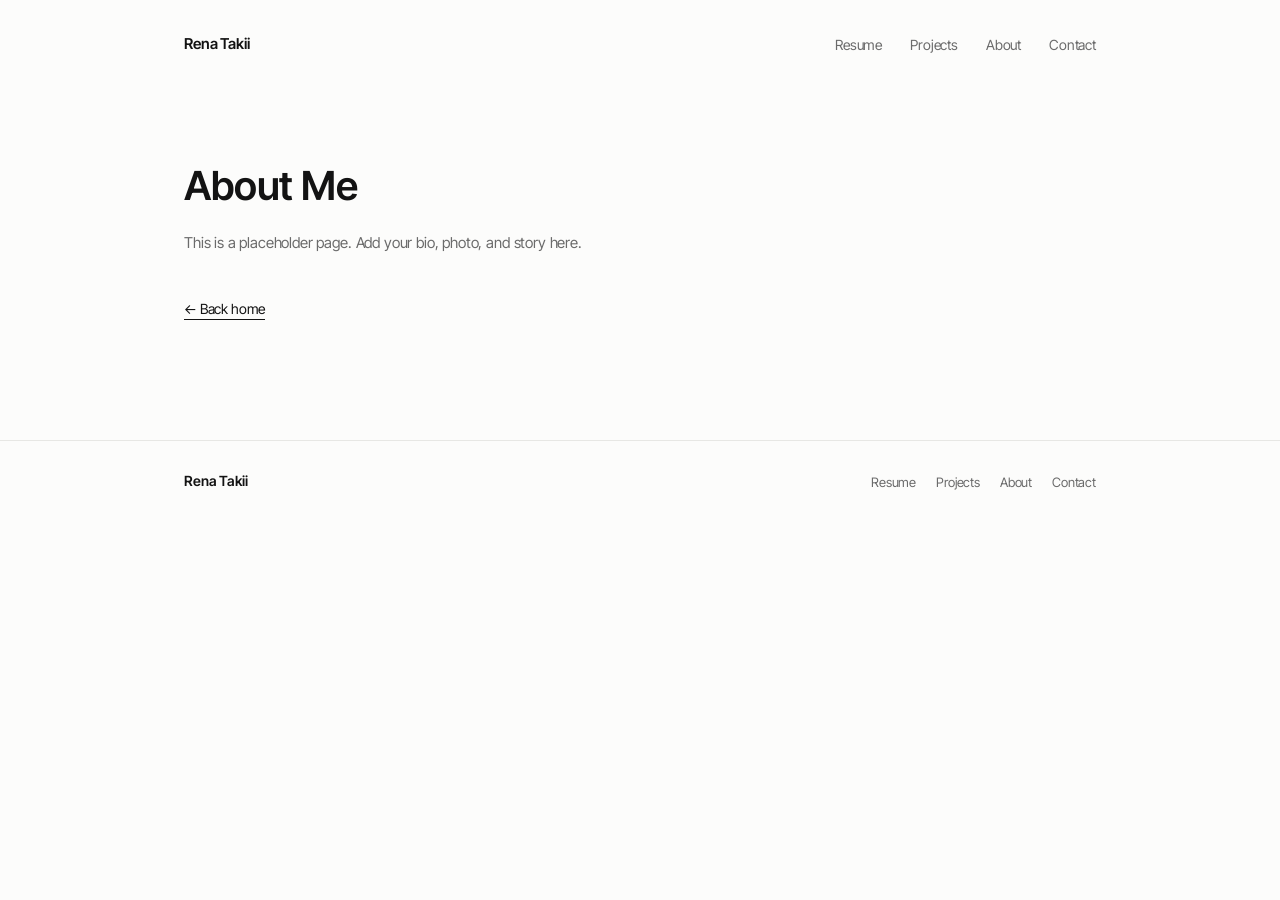
==== about.html @ cb359bfa "Initial personal website: minimal static site with animated hero, scroll-reveal cards and logos, and" ====
<!DOCTYPE html>
<html lang="en">
<head>
  <meta charset="UTF-8" />
  <meta name="viewport" content="width=device-width, initial-scale=1.0" />
  <title>About — Rena Takii</title>
  <link rel="stylesheet" href="css/style.css" />
</head>
<body>

  <header class="site-header">
    <a class="logo-name" href="index.html" data-site-name>My Name</a>
    <nav>
      <ul class="nav-links" data-nav></ul>
    </nav>
  </header>

  <main class="wrap">
    <section class="page-body">
      <h1>About Me</h1>
      <p>
        This is a placeholder page. Add your bio, photo, and story here.
      </p>
      <a class="back-link" href="index.html">&larr; Back home</a>
    </section>
  </main>

  <footer class="site-footer">
    <div class="wrap">
      <span class="logo-name" data-site-name>My Name</span>
      <ul class="nav-links" data-footer-nav></ul>
    </div>
  </footer>

  <script src="js/content.js"></script>
  <script src="js/main.js"></script>
</body>
</html>
---- css/style.css ----
@import url("https://fonts.googleapis.com/css2?family=Inter+Tight:wght@400;500;600;700&display=swap");

:root {
  --bg: #fcfcfb;
  --ink: #131313;
  --gray: #6b6b6b;
  --gray-light: #b0b0b0;
  --line: #e7e7e4;
  --highlight: #fff1a8;
  --max-width: 960px;
  --ease: cubic-bezier(0.22, 1, 0.36, 1);
}

* {
  box-sizing: border-box;
}

html {
  scroll-behavior: smooth;
}

body {
  margin: 0;
  background: var(--bg);
  color: var(--ink);
  font-family: "Inter Tight", "Helvetica Neue", Arial, sans-serif;
  font-stretch: condensed;
  letter-spacing: -0.01em;
  line-height: 1.5;
  -webkit-font-smoothing: antialiased;
}

a {
  color: inherit;
  text-decoration: none;
}

.wrap {
  max-width: var(--max-width);
  margin: 0 auto;
  padding: 0 24px;
}

/* ---------- Header ---------- */

.site-header {
  display: flex;
  align-items: center;
  justify-content: space-between;
  max-width: var(--max-width);
  margin: 0 auto;
  padding: 32px 24px 0;
}

.site-header .logo-name {
  font-weight: 600;
  font-size: 15px;
}

.nav-links {
  display: flex;
  gap: 28px;
  list-style: none;
  margin: 0;
  padding: 0;
}

.nav-links a {
  font-size: 14px;
  color: var(--gray);
  transition: color 0.2s var(--ease);
}

.nav-links a:hover {
  color: var(--ink);
}

/* ---------- Hero ---------- */

.hero {
  padding: 120px 0 90px;
}

.hero h1 {
  font-size: clamp(32px, 5.5vw, 52px);
  font-weight: 600;
  margin: 0 0 6px;
  letter-spacing: -0.02em;
}

.wave {
  display: inline-block;
  animation: wave 2.4s ease-in-out infinite;
  transform-origin: 70% 70%;
}

@keyframes wave {
  0%, 60%, 100% { transform: rotate(0deg); }
  10% { transform: rotate(14deg); }
  20% { transform: rotate(-8deg); }
  30% { transform: rotate(14deg); }
  40% { transform: rotate(-4deg); }
}

.hero .rotator-line {
  font-size: clamp(32px, 5.5vw, 52px);
  font-weight: 600;
  letter-spacing: -0.02em;
}

.rotator {
  display: inline-block;
  color: var(--ink);
  border-bottom: 2px solid var(--ink);
  padding-bottom: 2px;
  transition: opacity 0.35s var(--ease), transform 0.35s var(--ease);
}

.rotator.swap {
  opacity: 0;
  transform: translateY(6px);
}

/* ---------- Reveal on scroll ---------- */

.reveal {
  opacity: 0;
  transform: translateY(28px);
  transition: opacity 0.8s var(--ease), transform 0.8s var(--ease);
  transition-delay: var(--delay, 0s);
}

.reveal.is-visible {
  opacity: 1;
  transform: none;
}

/* ---------- Cards ---------- */

.cards {
  display: grid;
  grid-template-columns: repeat(3, 1fr);
  gap: 16px;
  padding: 20px 0 100px;
}

.card {
  display: flex;
  align-items: center;
  justify-content: center;
  text-align: center;
  border: 1px solid var(--line);
  border-radius: 14px;
  padding: 48px 20px;
  font-size: 17px;
  font-weight: 500;
  background: #fff;
  transition: border-color 0.25s var(--ease), transform 0.25s var(--ease), box-shadow 0.25s var(--ease);
}

.card:hover {
  border-color: var(--ink);
  transform: translateY(-3px);
  box-shadow: 0 12px 24px -18px rgba(0, 0, 0, 0.35);
}

/* ---------- Worked at ---------- */

.section-label {
  font-size: 15px;
  color: var(--gray);
  margin-bottom: 28px;
}

.worked-at {
  padding: 40px 0 90px;
}

.logo-grid {
  display: flex;
  flex-wrap: wrap;
  gap: 14px;
}

.logo-tile {
  flex: 1 1 160px;
  max-width: 200px;
  display: flex;
  align-items: center;
  justify-content: center;
  border: 1px solid var(--line);
  border-radius: 12px;
  padding: 22px;
  background: #fff;
}

.logo-tile img {
  max-width: 100%;
  max-height: 34px;
  width: auto;
  height: auto;
  object-fit: contain;
}

/* ---------- Recommendation ---------- */

.recommendation {
  display: flex;
  justify-content: center;
  padding: 0 0 90px;
}

.rec-card {
  width: 100%;
  max-width: 420px;
  border: 1px solid var(--line);
  border-radius: 16px;
  padding: 28px;
  background: #fff;
}

.rec-head {
  display: flex;
  align-items: center;
  gap: 14px;
  margin-bottom: 18px;
}

.rec-head img {
  width: 48px;
  height: 48px;
  border-radius: 50%;
  object-fit: cover;
}

.rec-name {
  font-weight: 600;
  font-size: 15px;
}

.rec-title {
  font-size: 13px;
  color: var(--gray);
}

.rec-quote {
  font-size: 15px;
  line-height: 1.6;
  margin: 0;
}

.rec-quote mark {
  background: var(--highlight);
  color: inherit;
  padding: 0.05em 0.15em;
  border-radius: 3px;
}

.quote-mark {
  font-size: 13px;
  color: var(--gray-light);
  display: block;
  margin-bottom: 8px;
}

/* ---------- Spoken with ---------- */

.spoken-with {
  padding: 0 0 120px;
}

.spoken-with ul {
  list-style: none;
  margin: 0;
  padding: 0;
}

.spoken-with li {
  font-size: 15px;
  padding: 14px 0;
  border-bottom: 1px solid var(--line);
}

/* ---------- Footer ---------- */

.site-footer {
  border-top: 1px solid var(--line);
  padding: 28px 0 40px;
}

.site-footer .wrap {
  display: flex;
  align-items: center;
  justify-content: space-between;
  flex-wrap: wrap;
  gap: 12px;
}

.site-footer .logo-name {
  font-weight: 600;
  font-size: 14px;
}

.site-footer .nav-links {
  gap: 20px;
}

.site-footer .nav-links a {
  font-size: 13px;
}

/* ---------- Simple content pages ---------- */

.page-body {
  padding: 100px 0 120px;
  min-height: 40vh;
}

.page-body h1 {
  font-size: clamp(28px, 4.5vw, 40px);
  font-weight: 600;
  margin: 0 0 16px;
}

.page-body p {
  color: var(--gray);
  font-size: 15px;
  max-width: 560px;
}

.back-link {
  display: inline-block;
  margin-top: 28px;
  font-size: 14px;
  border-bottom: 1px solid var(--ink);
}

/* ---------- Responsive ---------- */

@media (max-width: 720px) {
  .cards {
    grid-template-columns: 1fr;
  }

  .site-header {
    padding-top: 24px;
  }

  .nav-links {
    gap: 16px;
  }

  .hero {
    padding: 80px 0 60px;
  }
}
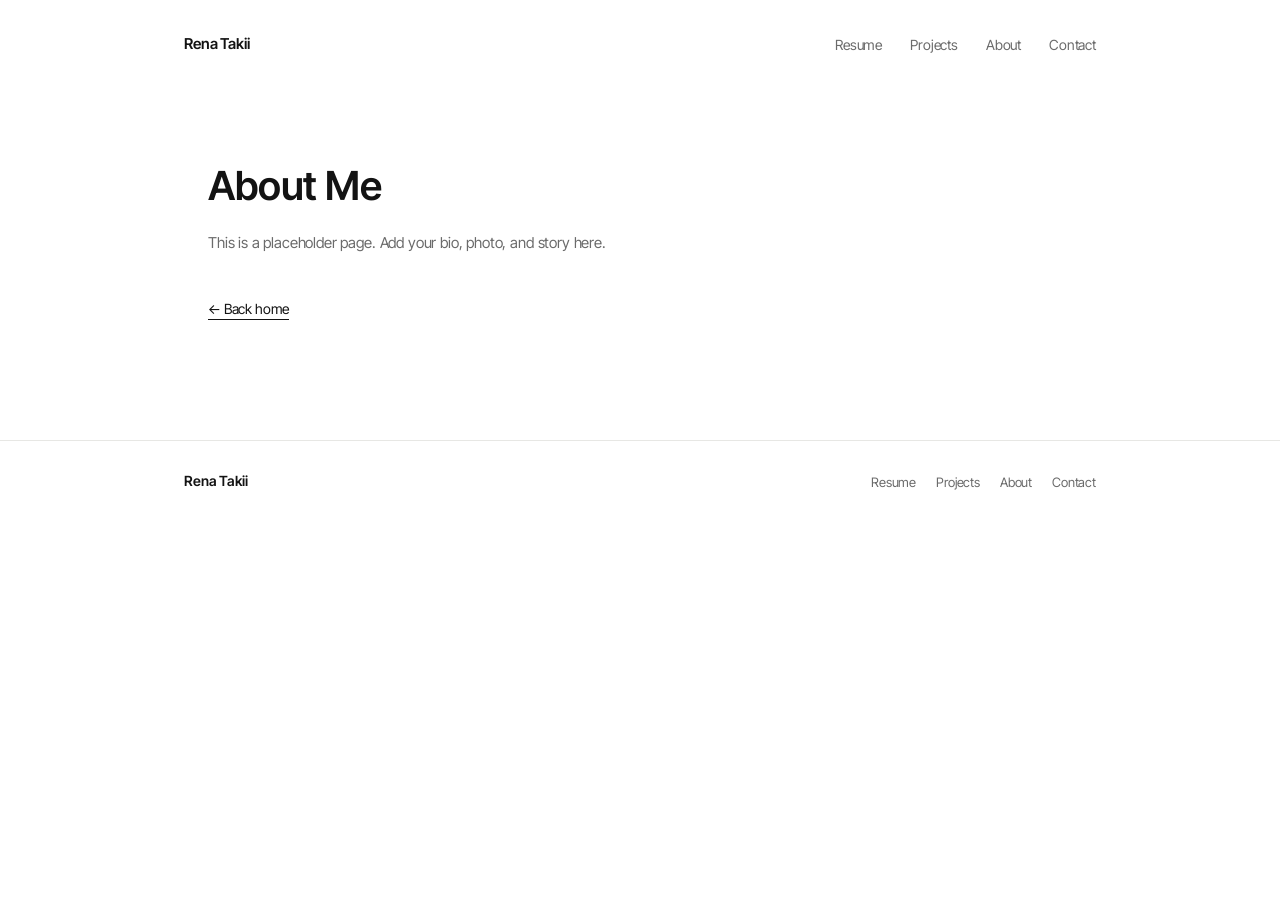
==== commit 87d975d5: "Refine layout: wider content margins, right-aligned wave, static-width rotator underline, white back" ====
--- a/about.html
+++ b/about.html
@@ -15,7 +15,7 @@
     </nav>
   </header>
 
-  <main class="wrap">
+  <main class="content-wrap">
     <section class="page-body">
       <h1>About Me</h1>
       <p>
--- a/css/style.css
+++ b/css/style.css
@@ -1,7 +1,7 @@
 @import url("https://fonts.googleapis.com/css2?family=Inter+Tight:wght@400;500;600;700&display=swap");
 
 :root {
-  --bg: #fcfcfb;
+  --bg: #ffffff;
   --ink: #131313;
   --gray: #6b6b6b;
   --gray-light: #b0b0b0;
@@ -41,6 +41,12 @@
   padding: 0 24px;
 }
 
+.content-wrap {
+  max-width: var(--max-width);
+  margin: 0 auto;
+  padding: 0 48px;
+}
+
 /* ---------- Header ---------- */
 
 .site-header {
@@ -90,6 +96,7 @@
 
 .wave {
   display: inline-block;
+  margin-left: 10px;
   animation: wave 2.4s ease-in-out infinite;
   transform-origin: 70% 70%;
 }
@@ -108,17 +115,21 @@
   letter-spacing: -0.02em;
 }
 
+.rotator-wrap {
+  display: inline-block;
+  border-bottom: 2px solid var(--ink);
+  padding-bottom: 2px;
+  vertical-align: baseline;
+}
+
 .rotator {
   display: inline-block;
   color: var(--ink);
-  border-bottom: 2px solid var(--ink);
-  padding-bottom: 2px;
-  transition: opacity 0.35s var(--ease), transform 0.35s var(--ease);
+  transition: opacity 0.35s var(--ease);
 }
 
 .rotator.swap {
   opacity: 0;
-  transform: translateY(6px);
 }
 
 /* ---------- Reveal on scroll ---------- */
@@ -164,7 +175,7 @@
   box-shadow: 0 12px 24px -18px rgba(0, 0, 0, 0.35);
 }
 
-/* ---------- Worked at ---------- */
+/* ---------- Worked at + Recommendation ---------- */
 
 .section-label {
   font-size: 15px;
@@ -172,43 +183,41 @@
   margin-bottom: 28px;
 }
 
-.worked-at {
-  padding: 40px 0 90px;
+.worked-at-rec {
+  display: grid;
+  grid-template-columns: 1.2fr 1fr;
+  gap: 48px;
+  align-items: start;
+  padding: 40px 0 100px;
 }
 
 .logo-grid {
-  display: flex;
-  flex-wrap: wrap;
-  gap: 14px;
-}
-
-.logo-tile {
-  flex: 1 1 160px;
-  max-width: 200px;
-  display: flex;
-  align-items: center;
-  justify-content: center;
-  border: 1px solid var(--line);
-  border-radius: 12px;
-  padding: 22px;
-  background: #fff;
-}
-
-.logo-tile img {
+  display: grid;
+  grid-template-columns: repeat(3, minmax(0, 1fr));
+  column-gap: 28px;
+  row-gap: 30px;
+}
+
+.logo-item {
+  display: flex;
+  align-items: center;
+  justify-content: flex-start;
+}
+
+.logo-item img {
   max-width: 100%;
-  max-height: 34px;
+  max-height: 30px;
   width: auto;
   height: auto;
   object-fit: contain;
 }
 
+.logo-more {
+  color: var(--gray-light);
+  font-size: 14px;
+}
+
 /* ---------- Recommendation ---------- */
-
-.recommendation {
-  display: flex;
-  justify-content: center;
-  padding: 0 0 90px;
-}
 
 .rec-card {
   width: 100%;
@@ -269,16 +278,27 @@
   padding: 0 0 120px;
 }
 
-.spoken-with ul {
+.spoken-with-grid {
+  display: grid;
+  grid-template-columns: 1fr 1fr;
+  column-gap: 48px;
+}
+
+.spoken-with-grid ul {
   list-style: none;
   margin: 0;
   padding: 0;
 }
 
-.spoken-with li {
+.spoken-with-grid li {
   font-size: 15px;
   padding: 14px 0;
-  border-bottom: 1px solid var(--line);
+}
+
+.spoken-with .and-more {
+  margin: 8px 0 0;
+  font-size: 14px;
+  color: var(--gray-light);
 }
 
 /* ---------- Footer ---------- */
@@ -337,6 +357,13 @@
 
 /* ---------- Responsive ---------- */
 
+@media (max-width: 860px) {
+  .worked-at-rec {
+    grid-template-columns: 1fr;
+    gap: 48px;
+  }
+}
+
 @media (max-width: 720px) {
   .cards {
     grid-template-columns: 1fr;
@@ -353,4 +380,12 @@
   .hero {
     padding: 80px 0 60px;
   }
-}
+
+  .content-wrap {
+    padding: 0 32px;
+  }
+
+  .logo-grid {
+    grid-template-columns: repeat(2, minmax(0, 1fr));
+  }
+}
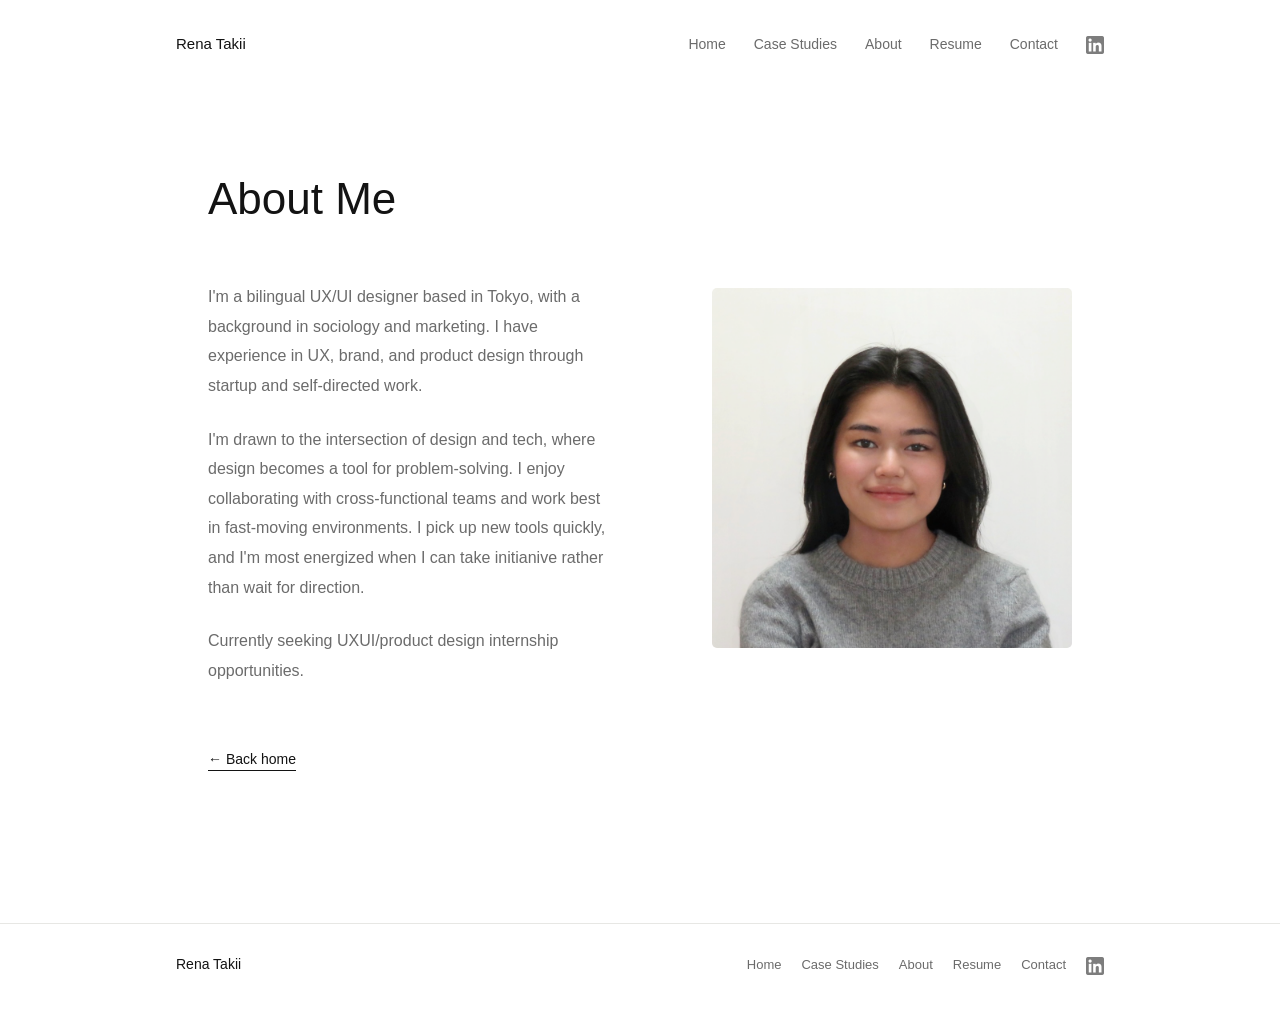
==== commit 095a481e: "Add files via upload" ====
--- a/about.html
+++ b/about.html
@@ -1,38 +1,52 @@
-<!DOCTYPE html>
+<!doctype html>
 <html lang="en">
-<head>
-  <meta charset="UTF-8" />
-  <meta name="viewport" content="width=device-width, initial-scale=1.0" />
-  <title>About — Rena Takii</title>
-  <link rel="stylesheet" href="css/style.css" />
-</head>
-<body>
+  <head>
+    <meta charset="UTF-8" />
+    <meta name="viewport" content="width=device-width, initial-scale=1.0" />
+    <title>About — Rena Takii</title>
+    <link rel="stylesheet" href="css/style.css" />
+  </head>
+  <body>
+    <header class="site-header">
+      <a class="logo-name" href="index.html" data-site-name>My Name</a>
+      <nav>
+        <ul class="nav-links" data-nav></ul>
+      </nav>
+    </header>
 
-  <header class="site-header">
-    <a class="logo-name" href="index.html" data-site-name>My Name</a>
-    <nav>
-      <ul class="nav-links" data-nav></ul>
-    </nav>
-  </header>
+    <main class="content-wrap">
+      <section class="about-panel">
+        <div class="about-copy">
+          <h1>About Me</h1>
+          <p>
+            I'm a bilingual UX/UI designer based in Tokyo, with a background in
+            sociology and marketing. I have experience in UX, brand, and product
+            design through startup and self-directed work.
+          </p>
+          <p>
+            I'm drawn to the intersection of design and tech, where design
+            becomes a tool for problem-solving. I enjoy collaborating with
+            cross-functional teams and work best in fast-moving environments. I
+            pick up new tools quickly, and I'm most energized when I can take
+            initianive rather than wait for direction.
+          </p>
+          <p>Currently seeking UXUI/product design internship opportunities.</p>
+          <a class="back-link" href="index.html">&larr; Back home</a>
+        </div>
+        <div class="about-image">
+          <img src="about-me.png" alt="About me" />
+        </div>
+      </section>
+    </main>
 
-  <main class="content-wrap">
-    <section class="page-body">
-      <h1>About Me</h1>
-      <p>
-        This is a placeholder page. Add your bio, photo, and story here.
-      </p>
-      <a class="back-link" href="index.html">&larr; Back home</a>
-    </section>
-  </main>
+    <footer class="site-footer">
+      <div class="wrap">
+        <span class="logo-name" data-site-name>My Name</span>
+        <ul class="nav-links" data-footer-nav></ul>
+      </div>
+    </footer>
 
-  <footer class="site-footer">
-    <div class="wrap">
-      <span class="logo-name" data-site-name>My Name</span>
-      <ul class="nav-links" data-footer-nav></ul>
-    </div>
-  </footer>
-
-  <script src="js/content.js"></script>
-  <script src="js/main.js"></script>
-</body>
+    <script src="js/content.js"></script>
+    <script src="js/main.js"></script>
+  </body>
 </html>
--- a/css/style.css
+++ b/css/style.css
@@ -7,12 +7,34 @@
   --gray-light: #b0b0b0;
   --line: #e7e7e4;
   --highlight: #fff1a8;
+  --site-gap: 32px;
+  --page-top: 120px;
   --max-width: 960px;
   --ease: cubic-bezier(0.22, 1, 0.36, 1);
 }
 
 * {
   box-sizing: border-box;
+}
+
+/* ---------- Cursor star trail ---------- */
+
+.cursor-star {
+  position: fixed;
+  top: 0;
+  left: 0;
+  width: 15px;
+  height: 15px;
+  pointer-events: none;
+  user-select: none;
+  z-index: 9999;
+  opacity: 0;
+  transition: opacity 0.2s var(--ease);
+  will-change: transform;
+}
+
+.cursor-star.is-visible {
+  opacity: 1;
 }
 
 html {
@@ -23,9 +45,9 @@
   margin: 0;
   background: var(--bg);
   color: var(--ink);
-  font-family: "Inter Tight", "Helvetica Neue", Arial, sans-serif;
-  font-stretch: condensed;
-  letter-spacing: -0.01em;
+  font-family: "Helvetica Neue", "Helvetica", Arial, sans-serif;
+  font-stretch: normal;
+  letter-spacing: 0;
   line-height: 1.5;
   -webkit-font-smoothing: antialiased;
 }
@@ -38,7 +60,7 @@
 .wrap {
   max-width: var(--max-width);
   margin: 0 auto;
-  padding: 0 24px;
+  padding: 0 8px;
 }
 
 .content-wrap {
@@ -55,11 +77,12 @@
   justify-content: space-between;
   max-width: var(--max-width);
   margin: 0 auto;
-  padding: 32px 24px 0;
+  padding: 32px 8px 0;
+  padding-inline: 16px;
 }
 
 .site-header .logo-name {
-  font-weight: 600;
+  font-weight: 400;
   font-size: 15px;
 }
 
@@ -77,6 +100,13 @@
   transition: color 0.2s var(--ease);
 }
 
+.nav-icon {
+  width: 18px;
+  height: 18px;
+  display: inline-block;
+  vertical-align: middle;
+}
+
 .nav-links a:hover {
   color: var(--ink);
 }
@@ -89,7 +119,7 @@
 
 .hero h1 {
   font-size: clamp(32px, 5.5vw, 52px);
-  font-weight: 600;
+  font-weight: 400;
   margin: 0 0 6px;
   letter-spacing: -0.02em;
 }
@@ -102,16 +132,28 @@
 }
 
 @keyframes wave {
-  0%, 60%, 100% { transform: rotate(0deg); }
-  10% { transform: rotate(14deg); }
-  20% { transform: rotate(-8deg); }
-  30% { transform: rotate(14deg); }
-  40% { transform: rotate(-4deg); }
+  0%,
+  60%,
+  100% {
+    transform: rotate(0deg);
+  }
+  10% {
+    transform: rotate(14deg);
+  }
+  20% {
+    transform: rotate(-8deg);
+  }
+  30% {
+    transform: rotate(14deg);
+  }
+  40% {
+    transform: rotate(-4deg);
+  }
 }
 
 .hero .rotator-line {
   font-size: clamp(32px, 5.5vw, 52px);
-  font-weight: 600;
+  font-weight: 400;
   letter-spacing: -0.02em;
 }
 
@@ -136,8 +178,10 @@
 
 .reveal {
   opacity: 0;
-  transform: translateY(28px);
-  transition: opacity 0.8s var(--ease), transform 0.8s var(--ease);
+  transform: translateY(32px);
+  transition:
+    opacity 1s var(--ease),
+    transform 1s var(--ease);
   transition-delay: var(--delay, 0s);
 }
 
@@ -150,87 +194,162 @@
 
 .cards {
   display: grid;
-  grid-template-columns: repeat(3, 1fr);
-  gap: 16px;
-  padding: 20px 0 100px;
-}
-
+  grid-template-columns: repeat(2, 1fr);
+  gap: var(--site-gap);
+  padding: 32px 0 120px;
+}
 .card {
   display: flex;
   align-items: center;
   justify-content: center;
   text-align: center;
   border: 1px solid var(--line);
-  border-radius: 14px;
-  padding: 48px 20px;
-  font-size: 17px;
-  font-weight: 500;
+  border-radius: 16px;
+  padding: 72px 32px;
+  min-height: 240px;
+  font-size: 30px;
+  font-weight: 400;
   background: #fff;
-  transition: border-color 0.25s var(--ease), transform 0.25s var(--ease), box-shadow 0.25s var(--ease);
-}
-
+  transition:
+    border-color 0.25s var(--ease),
+    transform 0.25s var(--ease),
+    box-shadow 0.25s var(--ease);
+}
 .card:hover {
   border-color: var(--ink);
-  transform: translateY(-3px);
-  box-shadow: 0 12px 24px -18px rgba(0, 0, 0, 0.35);
+  transform: translateY(-4px);
+  box-shadow: 0 18px 30px -20px rgba(0, 0, 0, 0.35);
 }
 
 /* ---------- Worked at + Recommendation ---------- */
 
 .section-label {
-  font-size: 15px;
-  color: var(--gray);
-  margin-bottom: 28px;
-}
-
-.worked-at-rec {
-  display: grid;
-  grid-template-columns: 1.2fr 1fr;
-  gap: 48px;
-  align-items: start;
-  padding: 40px 0 100px;
+  font-size: 38px;
+  font-weight: 400;
+  color: var(--ink);
+  margin-bottom: 20px;
+  letter-spacing: -0.02em;
+}
+
+.worked-at-rec,
+.what-people-say {
+  padding: 40px 0 120px;
+}
+
+.wa-label {
+  margin-bottom: 96px;
 }
 
 .logo-grid {
-  display: grid;
-  grid-template-columns: repeat(3, minmax(0, 1fr));
-  column-gap: 28px;
-  row-gap: 30px;
+  width: 100%;
+}
+
+.logo-mask {
+  position: relative;
+  overflow: hidden;
+  width: 100%;
+  display: flex;
+  align-items: center;
+}
+
+.logo-mask::before,
+.logo-mask::after {
+  content: "";
+  position: absolute;
+  top: 0;
+  bottom: 0;
+  width: 96px;
+  pointer-events: none;
+  z-index: 1;
+}
+
+.logo-mask::before {
+  left: 0;
+  background: linear-gradient(to right, var(--bg), rgba(255, 255, 255, 0));
+}
+
+.logo-mask::after {
+  right: 0;
+  background: linear-gradient(to left, var(--bg), rgba(255, 255, 255, 0));
+}
+
+.logo-track {
+  display: flex;
+  gap: 72px;
+  align-items: center;
+  width: max-content;
+  animation: logo-scroll 22s linear infinite;
+  will-change: transform;
 }
 
 .logo-item {
   display: flex;
   align-items: center;
-  justify-content: flex-start;
+  justify-content: center;
+  min-width: 220px;
 }
 
 .logo-item img {
   max-width: 100%;
-  max-height: 30px;
+  max-height: 90px;
   width: auto;
   height: auto;
   object-fit: contain;
 }
 
 .logo-more {
+  margin-top: 28px;
   color: var(--gray-light);
   font-size: 14px;
-}
-
-/* ---------- Recommendation ---------- */
+  text-align: right;
+}
+
+@keyframes logo-scroll {
+  0% {
+    transform: translateX(0);
+  }
+  100% {
+    transform: translateX(-50%);
+  }
+}
+
+.recommendations {
+  display: grid;
+  grid-template-columns: repeat(2, minmax(0, 1fr));
+  gap: var(--site-gap);
+  margin-top: 56px;
+  align-items: start;
+}
+
+.what-people-say .recommendations {
+  margin-top: 0;
+}
+
+.recommendation-item {
+  display: flex;
+  flex-direction: column;
+  gap: 10px;
+  height: 100%;
+}
 
 .rec-card {
   width: 100%;
-  max-width: 420px;
+  height: 100%;
+  display: flex;
+  flex-direction: column;
+  justify-content: flex-start;
   border: 1px solid var(--line);
   border-radius: 16px;
   padding: 28px;
   background: #fff;
+  font-family: "Helvetica Neue", "Helvetica", Arial, sans-serif;
+  font-stretch: normal;
 }
 
 .rec-head {
   display: flex;
-  align-items: center;
+  align-items: flex-start;
+  min-height: 72px;
   gap: 14px;
   margin-bottom: 18px;
 }
@@ -243,7 +362,7 @@
 }
 
 .rec-name {
-  font-weight: 600;
+  font-weight: 400;
   font-size: 15px;
 }
 
@@ -253,52 +372,162 @@
 }
 
 .rec-quote {
+  font-family: "Helvetica Neue", "Helvetica", Arial, sans-serif;
+  font-weight: 400;
   font-size: 15px;
-  line-height: 1.6;
+  line-height: 1.8;
   margin: 0;
 }
 
+.rec-quote-block {
+  position: relative;
+  display: flex;
+  align-items: flex-start;
+  gap: 16px;
+  padding: 20px 24px 0;
+}
+
+.rec-quote-block .quote-mark-open {
+  position: absolute;
+  left: 0;
+  top: 0;
+  margin-top: 0;
+}
+
+.rec-quote {
+  flex: 1;
+  margin: 18px 0 0;
+}
+
+.rec-excerpt {
+  margin-top: 0;
+  font-size: 13px;
+  color: var(--gray);
+  text-align: right;
+}
+
 .rec-quote mark {
-  background: var(--highlight);
+  background: transparent;
   color: inherit;
-  padding: 0.05em 0.15em;
-  border-radius: 3px;
+  padding: 0;
+  border-radius: 0;
 }
 
 .quote-mark {
+  display: block;
+  color: var(--gray-light);
+}
+
+.quote-mark-open,
+.quote-mark-close {
+  font-family: "Helvetica Neue", "Helvetica", Arial, sans-serif;
+  font-weight: 400;
+  font-size: 64px;
+  line-height: 0.9;
+}
+
+.quote-mark-open {
+  margin-bottom: 6px;
+  text-align: left;
+}
+
+.quote-mark-close {
+  margin-top: 4px;
+  text-align: right;
+}
+
+.rec-excerpt {
+  margin-top: 8px;
   font-size: 13px;
-  color: var(--gray-light);
+  color: var(--gray);
+  text-align: right;
+}
+
+/* ---------- Connect section ---------- */
+.connect-section {
+  padding: 0 0 120px;
+}
+
+.connect-body p {
+  color: var(--gray);
+  font-size: 15px;
+  max-width: 720px;
+  margin: 0 0 12px 0;
+}
+
+.connect-email a {
+  color: var(--gray);
+  text-decoration: none;
+  font-weight: 400;
+}
+
+/* ---------- Project cards (projects.html) ---------- */
+.projects-grid {
+  display: grid;
+  grid-template-columns: 1fr;
+  gap: calc(var(--site-gap) * 3);
+  margin: var(--site-gap) 0 calc(var(--site-gap) * 2);
+}
+
+/* Give the projects section the same bottom padding as About page */
+.project-cards {
+  padding-bottom: 120px;
+}
+
+.project-cards .back-link {
+  margin-bottom: var(--site-gap);
+}
+
+/* Increase bottom gap for the back link on the Projects page */
+.project-cards .back-link {
+  margin-bottom: calc(var(--site-gap) * 2);
+}
+
+.project-card {
+  display: flex;
+  flex-direction: column;
+  height: 340px;
+  width: 100%;
+  border-radius: 14px;
+  overflow: hidden;
+  border: 1px solid var(--line);
+  background: #fff;
+  text-decoration: none;
+  color: inherit;
+}
+
+.project-card .card-media {
+  flex: 0 0 66.666%;
+  overflow: hidden;
+  background: #f3f3f3;
+}
+
+.project-card .card-media img {
+  width: 100%;
+  height: 100%;
+  object-fit: cover;
   display: block;
-  margin-bottom: 8px;
-}
-
-/* ---------- Spoken with ---------- */
-
-.spoken-with {
-  padding: 0 0 120px;
-}
-
-.spoken-with-grid {
-  display: grid;
-  grid-template-columns: 1fr 1fr;
-  column-gap: 48px;
-}
-
-.spoken-with-grid ul {
-  list-style: none;
-  margin: 0;
-  padding: 0;
-}
-
-.spoken-with-grid li {
-  font-size: 15px;
-  padding: 14px 0;
-}
-
-.spoken-with .and-more {
-  margin: 8px 0 0;
-  font-size: 14px;
-  color: var(--gray-light);
+}
+
+.project-card .card-content {
+  flex: 0 0 33.333%;
+  padding: 18px 20px;
+  display: flex;
+  flex-direction: column;
+  justify-content: center;
+}
+
+.card-title {
+  font-size: 18px;
+  font-weight: 400;
+  line-height: 1.1;
+}
+
+.card-subtitle {
+  font-size: 13px;
+  color: var(--gray);
+  margin-top: 6px;
+  font-weight: 400;
 }
 
 /* ---------- Footer ---------- */
@@ -314,10 +543,13 @@
   justify-content: space-between;
   flex-wrap: wrap;
   gap: 12px;
+  padding-inline: 16px;
+  max-width: var(--max-width);
+  margin: 0 auto;
 }
 
 .site-footer .logo-name {
-  font-weight: 600;
+  font-weight: 400;
   font-size: 14px;
 }
 
@@ -331,36 +563,238 @@
 
 /* ---------- Simple content pages ---------- */
 
+.about-panel {
+  display: grid;
+  grid-template-columns: minmax(0, 1fr) 360px;
+  gap: 100px;
+  align-items: start;
+  padding: var(--page-top) 0 120px;
+  min-height: 60vh;
+}
+
+.about-copy {
+  max-width: 760px;
+}
+
+.about-copy h1,
+.page-body h1 {
+  font-size: clamp(32px, 4.5vw, 44px);
+  font-weight: 400;
+  margin: 0 0 60px;
+  line-height: 1.05;
+  color: var(--ink);
+}
+
 .page-body {
-  padding: 100px 0 120px;
+  padding: var(--page-top) 0 18px;
   min-height: 40vh;
 }
 
-.page-body h1 {
-  font-size: clamp(28px, 4.5vw, 40px);
-  font-weight: 600;
-  margin: 0 0 16px;
-}
-
-.page-body p {
+.about-copy p {
   color: var(--gray);
-  font-size: 15px;
-  max-width: 560px;
+  font-size: 16px;
+  line-height: 1.85;
+  margin: 0 0 24px;
+}
+
+.about-image {
+  display: block;
+  width: 100%;
+  margin-top: 112px;
+}
+
+.about-image img {
+  width: 100%;
+  height: auto;
+  display: block;
+  border-radius: 5px;
+  object-fit: contain;
 }
 
 .back-link {
   display: inline-block;
-  margin-top: 28px;
+  margin: 40px 0 var(--site-gap);
   font-size: 14px;
   border-bottom: 1px solid var(--ink);
 }
 
+/* ---------- Case Study Layout ---------- */
+
+.case-study-page {
+  padding: 0 0 120px;
+}
+
+.case-study-hero,
+.case-study-section {
+  display: grid;
+  grid-template-columns: minmax(0, 1.05fr) minmax(0, 0.95fr);
+  gap: clamp(0px, 4.5vw, 72px);
+  align-items: start;
+  padding: 80px 0; /* space above/below each section — adjust this to taste */
+}
+
+.case-study-hero {
+  padding: var(--page-top) 0 80px; /* matches the top spacing used on about.html etc. */
+  grid-template-columns: minmax(0, 0.9fr) minmax(0, 1.3fr);
+}
+
+.case-study-hero .case-study-media img {
+  max-width: 100%;
+  object-fit: contain;
+}
+
+.case-study-section.section--reverse .case-study-copy {
+  order: 2;
+}
+
+.case-study-section.section--reverse .case-study-media {
+  order: 1;
+}
+
+.case-study-section--split {
+  grid-template-columns: 1fr 1fr;
+}
+
+.case-study-section--media-large {
+  grid-template-columns: minmax(0, 0.9fr) minmax(0, 1.1fr);
+}
+
+.case-study-section--media-large.section--reverse {
+  grid-template-columns: minmax(0, 1.1fr) minmax(0, 0.9fr);
+}
+
+.eyebrow,
+.section-index {
+  display: inline-block;
+  margin: 0 0 28px;
+  font-size: 14px;
+  font-weight: 600;
+  letter-spacing: 0.24em;
+  text-transform: uppercase;
+  color: var(--gray);
+}
+
+.case-study-copy h1 {
+  margin: 0 0 28px;
+  font-size: clamp(24px, 3.4vw, 40px);
+  font-weight: 400;
+  line-height: 1.08;
+  letter-spacing: -0.02em;
+}
+
+.case-study-copy h2 {
+  margin: 0 0 28px;
+  font-size: clamp(24px, 3.4vw, 28px);
+  font-weight: 400;
+  line-height: 1.08;
+  letter-spacing: -0.02em;
+}
+
+.case-study-copy p:not(.eyebrow):not(.section-index),
+.case-study-copy strong {
+  color: var(--ink);
+  font-size: 16px;
+  line-height: 1.6;
+  margin: 0 0 16px;
+}
+
+.case-study-copy p.subhead:not(.eyebrow):not(.section-index) {
+  margin-top: 32px; /* more space after the preceding paragraph */
+  margin-bottom: 8px; /* tighter space before the bullet list */
+}
+
+.case-study-copy p.section-index + p.subhead:not(.eyebrow):not(.section-index) {
+  margin-top: 0; /* no preceding paragraph here, so no extra top space needed — keeps it level with the image */
+}
+
+.case-study-copy li {
+  color: var(--ink);
+  font-size: 16px;
+  line-height: 1.6;
+  margin: 0 0 16px;
+}
+
+.case-study-copy .lead {
+  font-size: 18px;
+  color: var(--ink);
+}
+
+.case-study-list {
+  margin: 8px 0 0;
+  padding-left: 18px;
+}
+
+.case-study-list li {
+  margin-bottom: 10px;
+}
+
+.case-study-media {
+  display: flex;
+  justify-content: center;
+  margin-top: 49px; /* offsets the eyebrow/section-index label so the image lines up with the heading, not the label */
+}
+
+.case-study-media img {
+  width: 100%;
+  max-width: 560px;
+  height: auto;
+  display: block;
+  border-radius: 24px;
+  border: 1px solid var(--line);
+  box-shadow: 0 24px 60px -34px rgba(0, 0, 0, 0.28);
+}
+
+.case-study-media--large img {
+  max-width: 640px;
+}
+
+.case-study-media--pair {
+  justify-content: flex-end;
+  gap: 20px;
+}
+
+.case-study-media--pair img {
+  max-width: 200px;
+}
+
 /* ---------- Responsive ---------- */
 
 @media (max-width: 860px) {
+  .case-study-hero,
+  .case-study-section {
+    grid-template-columns: 1fr;
+    min-height: auto;
+    padding: 56px 0;
+  }
+
+  .case-study-section.section--reverse .case-study-copy,
+  .case-study-section.section--reverse .case-study-media {
+    order: initial;
+  }
+
+  .case-study-media img {
+    max-width: 100%;
+  }
+
   .worked-at-rec {
     grid-template-columns: 1fr;
-    gap: 48px;
+    grid-template-rows: auto auto auto;
+    row-gap: 48px;
+  }
+
+  .wa-label {
+    grid-column: 1;
+    grid-row: 1;
+  }
+
+  .logo-grid {
+    grid-column: 1;
+    grid-row: 2;
+  }
+
+  .rec-card {
+    grid-column: 1;
+    grid-row: 3;
   }
 }
 
@@ -388,4 +822,11 @@
   .logo-grid {
     grid-template-columns: repeat(2, minmax(0, 1fr));
   }
-}
+
+  .logo-more {
+    grid-column: auto;
+    grid-row: auto;
+    justify-self: center;
+    margin-top: 10px;
+  }
+}
